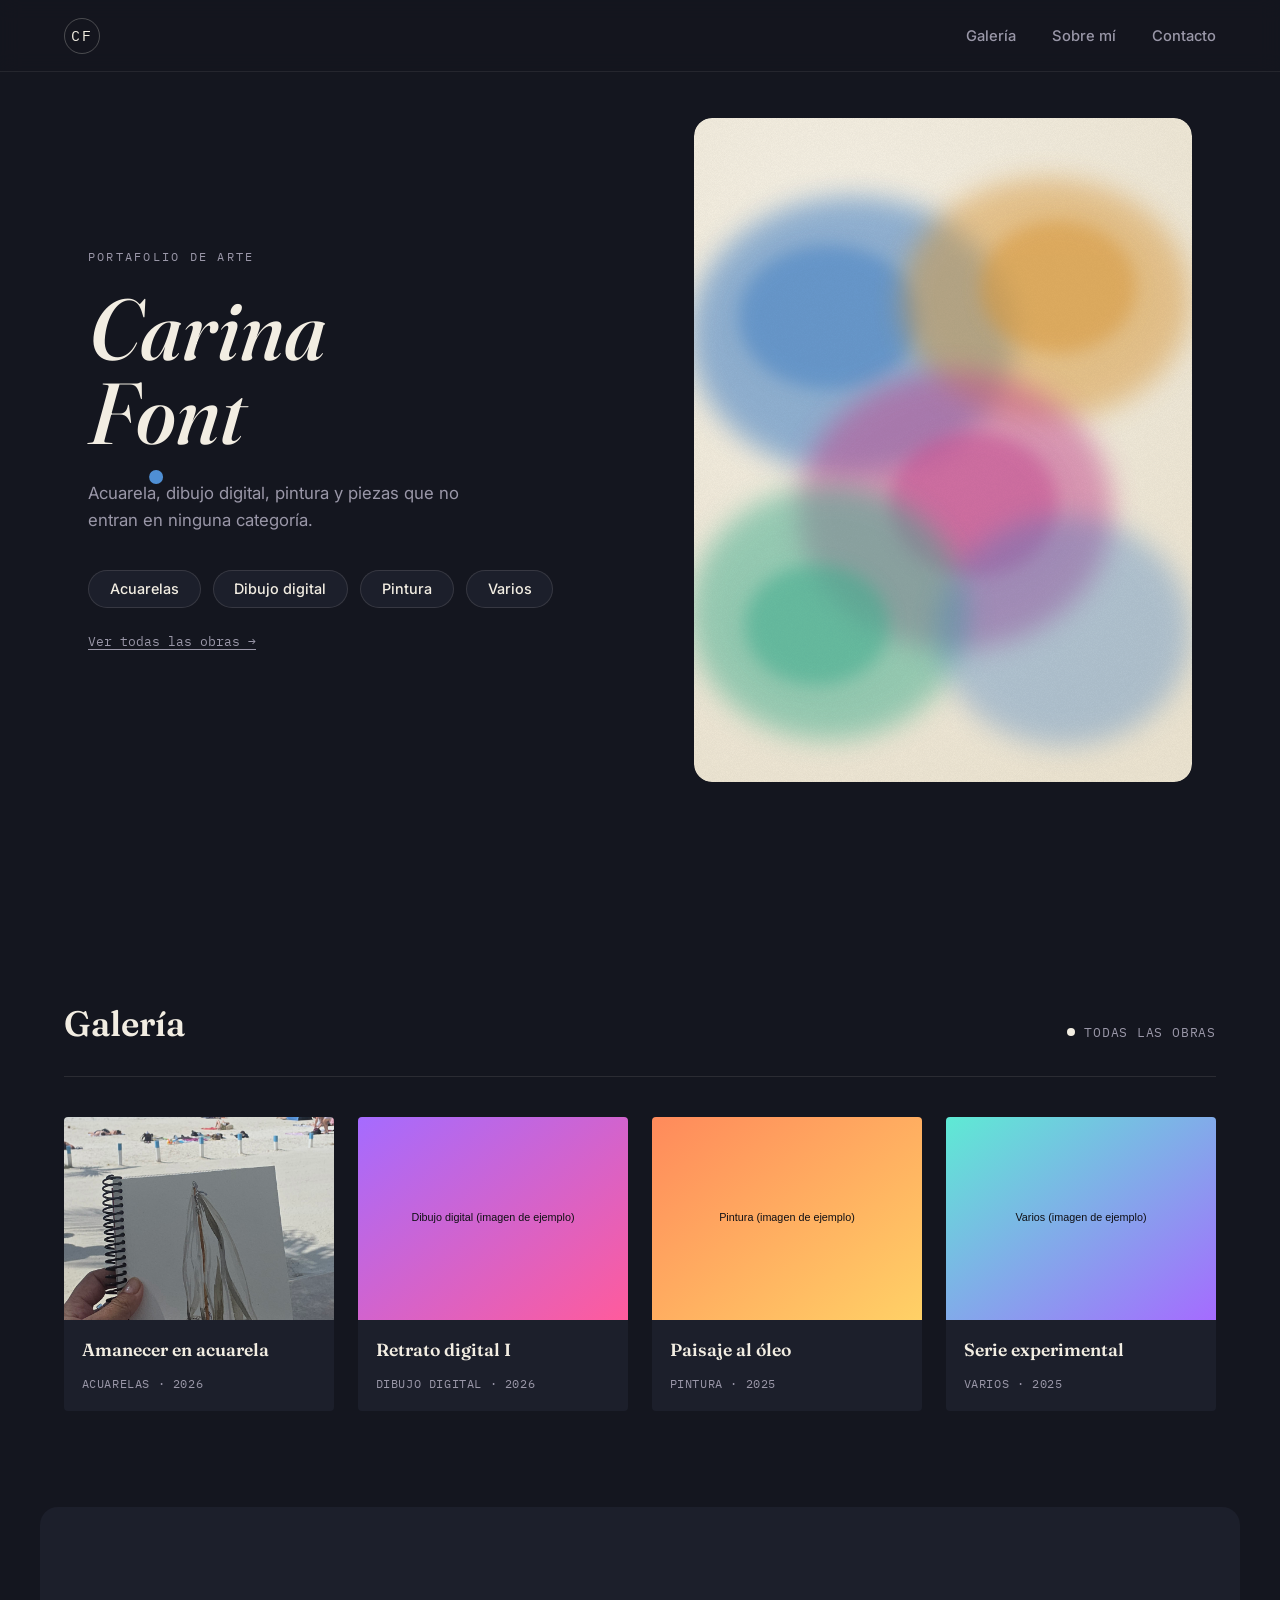
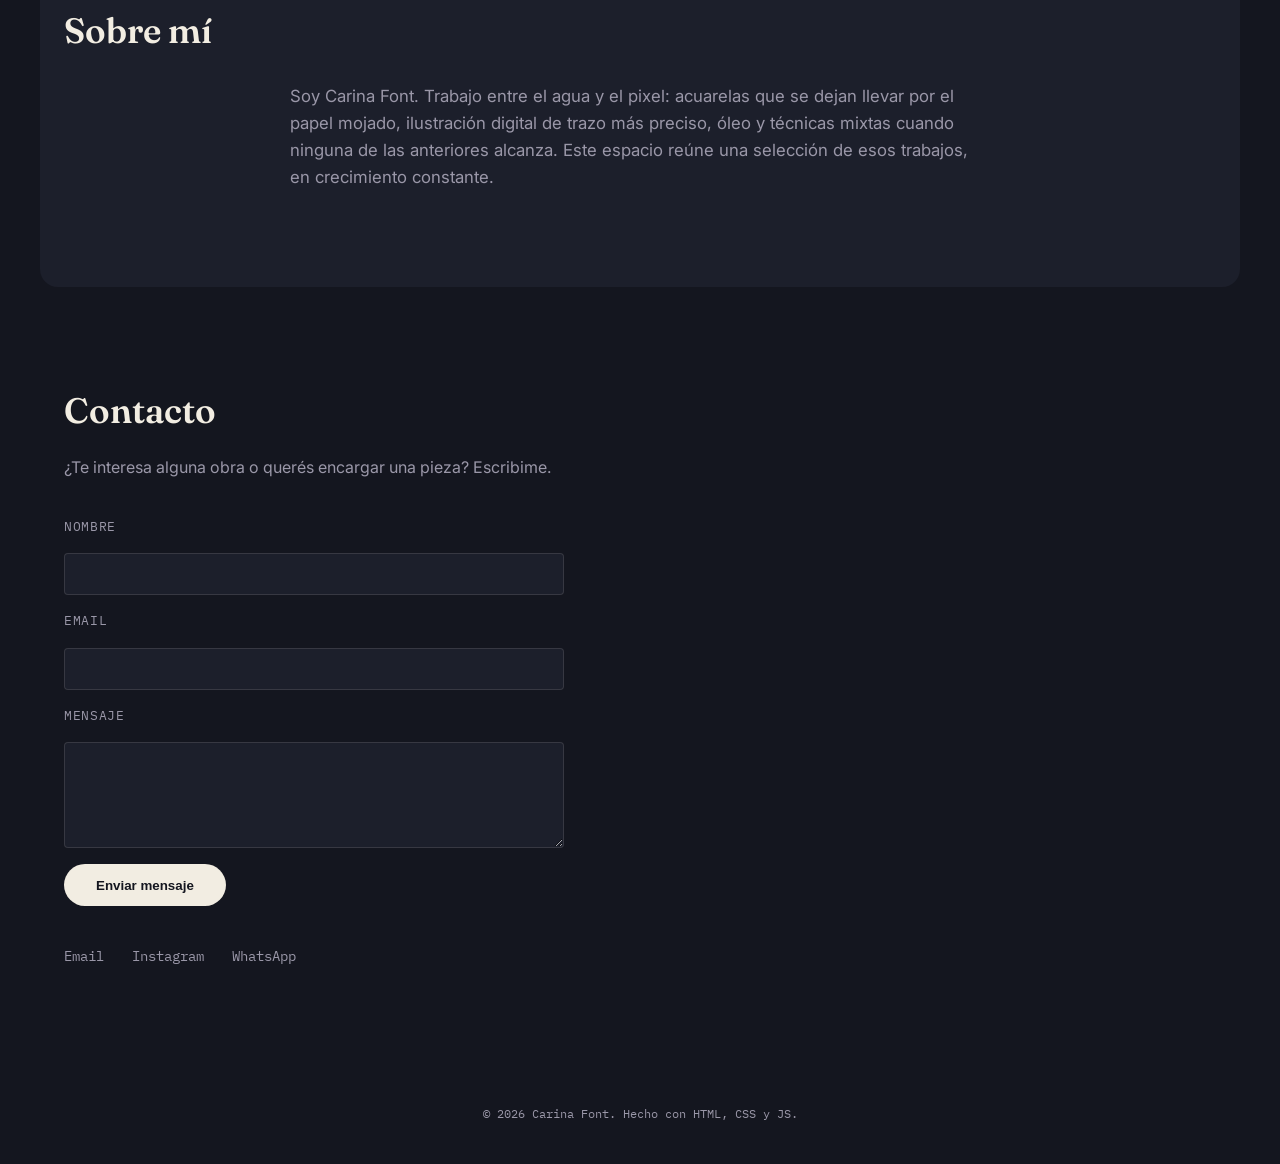
==== index.html @ 46ada716 "." ====
<!DOCTYPE html>
<html lang="es">
<head>
  <meta charset="UTF-8">
  <meta name="viewport" content="width=device-width, initial-scale=1.0">
  <title>Carina Font — Portafolio de Arte</title>
  <meta name="description" content="Carina Font. Acuarelas, dibujo digital, pintura y piezas mixtas.">
  <link rel="preconnect" href="https://fonts.googleapis.com">
  <link rel="preconnect" href="https://fonts.gstatic.com" crossorigin>
  <link href="https://fonts.googleapis.com/css2?family=Fraunces:ital,opsz,wght@0,9..144,400;0,9..144,600;1,9..144,500;1,9..144,600&family=Inter:wght@400;500;600&family=IBM+Plex+Mono:wght@400;500&display=swap" rel="stylesheet">
  <link rel="stylesheet" href="css/style.css">
</head>
<body>

  <header class="site-header">
    <nav class="navbar">
      <a href="#inicio" class="mark">CF</a>
      <button class="nav-toggle" id="navToggle" aria-label="Abrir menú">
        <span></span><span></span><span></span>
      </button>
      <ul class="nav-links">
        <li><a href="#galeria">Galería</a></li>
        <li><a href="#sobre-mi">Sobre mí</a></li>
        <li><a href="#contacto">Contacto</a></li>
      </ul>
    </nav>
  </header>

  <main>
    <section id="inicio" class="hero">
      <div class="hero-grid">
        <div class="hero-identity">
          <p class="eyebrow">Portafolio de arte</p>
          <h1 class="hero-name">Carina<br>F<span class="o-drop">o</span>nt</h1>
          <p class="hero-tagline">Acuarela, dibujo digital, pintura y piezas que no entran en ninguna categoría.</p>

          <div class="pigment-pills" id="pigmentPills">
            <button class="pigment-pill" data-categoria="acuarelas" style="--pigment: var(--pigment-cerulean)">Acuarelas</button>
            <button class="pigment-pill" data-categoria="dibujo-digital" style="--pigment: var(--pigment-magenta)">Dibujo digital</button>
            <button class="pigment-pill" data-categoria="pintura" style="--pigment: var(--pigment-ochre)">Pintura</button>
            <button class="pigment-pill" data-categoria="varios" style="--pigment: var(--pigment-teal)">Varios</button>
          </div>
          <button class="ver-todas" id="verTodas">Ver todas las obras →</button>
        </div>

        <a href="#galeria" class="hero-figure" aria-label="Ir a la galería">
          <img src="images/hero-artwork.svg" alt="Estudio de color: obra representativa de la mezcla de técnicas de Carina Font">
        </a>
      </div>
    </section>

    <section id="galeria" class="gallery-section">
      <div class="gallery-heading">
        <h2>Galería</h2>
        <p class="gallery-status" id="galleryStatus">
          <span class="status-dot" id="statusDot"></span>
          <span id="statusLabel">Todas las obras</span>
        </p>
      </div>

      <div class="gallery-grid" id="galleryGrid">
        <p class="gallery-loading">Cargando obras…</p>
      </div>
    </section>

    <section id="sobre-mi" class="about-section">
      <h2>Sobre mí</h2>
      <p>
        Soy Carina Font. Trabajo entre el agua y el pixel: acuarelas que se dejan llevar por el papel
        mojado, ilustración digital de trazo más preciso, óleo y técnicas mixtas cuando ninguna de las
        anteriores alcanza. Este espacio reúne una selección de esos trabajos, en crecimiento constante.
      </p>
    </section>

    <section id="contacto" class="contact-section">
      <h2>Contacto</h2>
      <p>¿Te interesa alguna obra o querés encargar una pieza? Escribime.</p>

      <form
        class="contact-form"
        action="https://formspree.io/f/TU_ID_DE_FORMSPREE"
        method="POST"
      >
        <label for="nombre">Nombre</label>
        <input type="text" id="nombre" name="nombre" required>

        <label for="email">Email</label>
        <input type="email" id="email" name="email" required>

        <label for="mensaje">Mensaje</label>
        <textarea id="mensaje" name="mensaje" rows="5" required></textarea>

        <button type="submit" class="btn-primary">Enviar mensaje</button>
      </form>

      <div class="social-links">
        <a href="mailto:tuemail@ejemplo.com">Email</a>
        <a href="https://instagram.com/tuusuario" target="_blank" rel="noopener">Instagram</a>
        <a href="https://wa.me/5490000000000" target="_blank" rel="noopener">WhatsApp</a>
      </div>
    </section>
  </main>

  <div class="lightbox" id="lightbox">
    <button class="lightbox-close" id="lightboxClose" aria-label="Cerrar">&times;</button>
    <img src="" alt="" id="lightboxImg">
    <p id="lightboxCaption"></p>
  </div>

  <footer class="site-footer">
    <p>&copy; 2026 Carina Font. Hecho con HTML, CSS y JS.</p>
  </footer>

  <script src="https://identity.netlify.com/v1/netlify-identity-widget.js"></script>
  <script>
    if (window.netlifyIdentity) {
      window.netlifyIdentity.on("init", (user) => {
        if (!user) {
          window.netlifyIdentity.on("login", () => {
            document.location.href = "/admin/";
          });
        }
      });
    }
  </script>
  <script src="js/gallery.js"></script>
</body>
</html>
---- css/style.css ----
/* ---------- Tokens ---------- */
:root {
  --ink: #14161f;
  --ink-2: #1c1f2b;
  --ink-3: #262a3a;
  --paper: #f2ede2;
  --text-muted: #9a97a8;

  --pigment-cerulean: #4f8fd4;
  --pigment-magenta: #d4568f;
  --pigment-ochre: #e0a24d;
  --pigment-teal: #4bbf9f;

  --font-display: 'Fraunces', serif;
  --font-body: 'Inter', sans-serif;
  --font-mono: 'IBM Plex Mono', monospace;

  --radius: 4px;
  --transition: 0.25s ease;
}

* {
  box-sizing: border-box;
  margin: 0;
  padding: 0;
}

html {
  scroll-behavior: smooth;
}

body {
  background: var(--ink);
  color: var(--paper);
  font-family: var(--font-body);
  line-height: 1.6;
}

a {
  color: inherit;
  text-decoration: none;
}

img {
  max-width: 100%;
  display: block;
}

section {
  padding: 6rem 1.5rem;
  max-width: 1200px;
  margin: 0 auto;
}

section h2 {
  font-family: var(--font-display);
  font-weight: 600;
  font-size: 2.2rem;
}

/* ---------- Header / Nav ---------- */
.site-header {
  position: fixed;
  top: 0;
  left: 0;
  right: 0;
  z-index: 100;
  background: rgba(20, 22, 31, 0.75);
  backdrop-filter: blur(10px);
  border-bottom: 1px solid rgba(242, 237, 226, 0.08);
}

.navbar {
  max-width: 1200px;
  margin: 0 auto;
  padding: 1.1rem 1.5rem;
  display: flex;
  align-items: center;
  justify-content: space-between;
}

.mark {
  font-family: var(--font-mono);
  font-size: 0.95rem;
  letter-spacing: 0.12em;
  color: var(--paper);
  border: 1px solid rgba(242, 237, 226, 0.25);
  border-radius: 999px;
  width: 2.25rem;
  height: 2.25rem;
  display: flex;
  align-items: center;
  justify-content: center;
}

.nav-links {
  display: flex;
  gap: 2.25rem;
  list-style: none;
}

.nav-links a {
  font-size: 0.92rem;
  font-weight: 500;
  color: var(--text-muted);
  transition: color var(--transition);
}

.nav-links a:hover {
  color: var(--paper);
}

.nav-toggle {
  display: none;
  flex-direction: column;
  gap: 5px;
  background: none;
  border: none;
  cursor: pointer;
  order: 3;
}

.nav-toggle span {
  width: 22px;
  height: 1.5px;
  background: var(--paper);
}

/* ---------- Hero ---------- */
.hero {
  min-height: 100vh;
  display: flex;
  align-items: center;
  padding-top: 6rem;
}

.hero-grid {
  width: 100%;
  max-width: 1200px;
  margin: 0 auto;
  display: grid;
  grid-template-columns: 1.05fr 0.95fr;
  gap: 3.5rem;
  align-items: center;
  padding: 0 1.5rem;
}

.eyebrow {
  font-family: var(--font-mono);
  font-size: 0.78rem;
  letter-spacing: 0.18em;
  text-transform: uppercase;
  color: var(--text-muted);
  margin-bottom: 1.25rem;
}

.hero-name {
  font-family: var(--font-display);
  font-style: italic;
  font-weight: 500;
  font-size: clamp(3.2rem, 7vw, 5.4rem);
  line-height: 0.98;
  color: var(--paper);
  margin-bottom: 1.5rem;
}

.o-drop {
  position: relative;
  display: inline-block;
}

.o-drop::after {
  content: '';
  position: absolute;
  left: 50%;
  bottom: -0.32em;
  width: 0.16em;
  height: 0.16em;
  border-radius: 50%;
  background: var(--pigment-cerulean);
  transform: translateX(-50%);
}

.hero-tagline {
  color: var(--text-muted);
  font-size: 1.05rem;
  max-width: 420px;
  margin-bottom: 2.25rem;
}

.pigment-pills {
  display: flex;
  flex-wrap: wrap;
  gap: 0.75rem;
  margin-bottom: 1.25rem;
}

.pigment-pill {
  position: relative;
  font-family: var(--font-body);
  font-size: 0.9rem;
  font-weight: 500;
  color: var(--paper);
  background: var(--ink-2);
  border: 1px solid rgba(242, 237, 226, 0.12);
  border-radius: 999px;
  padding: 0.6rem 1.3rem;
  cursor: pointer;
  isolation: isolate;
  transition: border-color var(--transition), transform var(--transition), color var(--transition);
}

.pigment-pill::before {
  content: '';
  position: absolute;
  inset: 0;
  border-radius: 999px;
  background: var(--pigment);
  opacity: 0;
  transform: scale(0.6);
  filter: blur(10px);
  z-index: -1;
  transition: opacity 0.4s ease, transform 0.4s ease;
}

.pigment-pill:hover,
.pigment-pill:focus-visible {
  border-color: var(--pigment);
  transform: translateY(-2px);
}

.pigment-pill:hover::before,
.pigment-pill:focus-visible::before {
  opacity: 0.55;
  transform: scale(1.35);
}

.pigment-pill.active {
  background: var(--pigment);
  border-color: var(--pigment);
  color: var(--ink);
  font-weight: 600;
}

.pigment-pill.active::before {
  opacity: 0;
}

.ver-todas {
  display: inline-block;
  background: none;
  border: none;
  font-family: var(--font-mono);
  font-size: 0.82rem;
  color: var(--text-muted);
  cursor: pointer;
  text-decoration: underline;
  text-underline-offset: 3px;
  transition: color var(--transition);
}

.ver-todas:hover {
  color: var(--paper);
}

.hero-figure {
  display: block;
  border-radius: 18px;
  overflow: hidden;
  aspect-ratio: 3 / 4;
  box-shadow: 0 30px 60px -20px rgba(0, 0, 0, 0.6);
  mask-image: radial-gradient(ellipse 100% 100% at 50% 50%, black 92%, transparent 100%);
  transition: transform 0.5s ease;
}

.hero-figure:hover {
  transform: translateY(-4px);
}

.hero-figure img {
  width: 100%;
  height: 100%;
  object-fit: cover;
}

/* ---------- Gallery ---------- */
.gallery-heading {
  display: flex;
  align-items: baseline;
  justify-content: space-between;
  flex-wrap: wrap;
  gap: 1rem;
  margin-bottom: 2.5rem;
  border-bottom: 1px solid rgba(242, 237, 226, 0.1);
  padding-bottom: 1.5rem;
}

.gallery-status {
  display: flex;
  align-items: center;
  gap: 0.6rem;
  font-family: var(--font-mono);
  font-size: 0.82rem;
  color: var(--text-muted);
  text-transform: uppercase;
  letter-spacing: 0.06em;
}

.status-dot {
  width: 8px;
  height: 8px;
  border-radius: 50%;
  background: var(--paper);
  transition: background var(--transition);
}

.gallery-grid {
  display: grid;
  grid-template-columns: repeat(auto-fill, minmax(260px, 1fr));
  gap: 1.5rem;
}

.gallery-loading,
.gallery-empty {
  color: var(--text-muted);
  text-align: center;
  grid-column: 1 / -1;
}

.gallery-item {
  background: var(--ink-2);
  border-radius: var(--radius);
  overflow: hidden;
  cursor: pointer;
  position: relative;
  transition: transform var(--transition), box-shadow var(--transition);
}

.gallery-item:hover {
  transform: translateY(-6px);
  box-shadow: 0 20px 40px rgba(0, 0, 0, 0.45);
}

.gallery-item .img-wrap {
  aspect-ratio: 4 / 3;
  overflow: hidden;
}

.gallery-item img {
  width: 100%;
  height: 100%;
  object-fit: cover;
  transition: transform 0.4s ease;
}

.gallery-item:hover img {
  transform: scale(1.06);
}

.gallery-item .info {
  padding: 1rem 1.1rem;
}

.gallery-item .info h3 {
  font-family: var(--font-display);
  font-weight: 600;
  font-size: 1.1rem;
  margin-bottom: 0.35rem;
}

.gallery-item .info span {
  font-family: var(--font-mono);
  font-size: 0.75rem;
  color: var(--text-muted);
  text-transform: uppercase;
  letter-spacing: 0.05em;
}

/* ---------- About ---------- */
.about-section {
  background: var(--ink-2);
  border-radius: 18px;
}

.about-section p {
  color: var(--text-muted);
  max-width: 700px;
  margin: 0 auto;
  font-size: 1.05rem;
}

.about-section h2 {
  margin-bottom: 1.5rem;
}

/* ---------- Contact ---------- */
.contact-section p:first-of-type {
  color: var(--text-muted);
  margin: 1rem 0 2.25rem;
}

.contact-form {
  display: flex;
  flex-direction: column;
  gap: 1rem;
  max-width: 500px;
  margin: 0 0 2.5rem;
}

.contact-form label {
  font-family: var(--font-mono);
  font-size: 0.8rem;
  text-transform: uppercase;
  letter-spacing: 0.05em;
  color: var(--text-muted);
}

.contact-form input,
.contact-form textarea {
  background: var(--ink-2);
  border: 1px solid rgba(242, 237, 226, 0.12);
  border-radius: var(--radius);
  padding: 0.75rem 1rem;
  color: var(--paper);
  font-family: inherit;
  resize: vertical;
}

.contact-form input:focus,
.contact-form textarea:focus {
  outline: none;
  border-color: var(--pigment-cerulean);
}

.btn-primary {
  display: inline-block;
  align-self: flex-start;
  padding: 0.85rem 2rem;
  border-radius: 999px;
  background: var(--paper);
  color: var(--ink);
  font-weight: 600;
  border: none;
  cursor: pointer;
  transition: transform var(--transition), background var(--transition);
}

.btn-primary:hover {
  transform: translateY(-2px);
  background: var(--pigment-ochre);
}

.social-links {
  display: flex;
  gap: 1.75rem;
  flex-wrap: wrap;
}

.social-links a {
  font-family: var(--font-mono);
  font-size: 0.85rem;
  color: var(--text-muted);
  transition: color var(--transition);
}

.social-links a:hover {
  color: var(--pigment-cerulean);
}

/* ---------- Lightbox ---------- */
.lightbox {
  display: none;
  position: fixed;
  inset: 0;
  z-index: 200;
  background: rgba(10, 11, 16, 0.94);
  align-items: center;
  justify-content: center;
  flex-direction: column;
  padding: 2rem;
}

.lightbox.open {
  display: flex;
}

.lightbox img {
  max-width: 90vw;
  max-height: 75vh;
  border-radius: 10px;
}

.lightbox p {
  font-family: var(--font-mono);
  font-size: 0.85rem;
  color: var(--text-muted);
  margin-top: 1.25rem;
  text-align: center;
}

.lightbox-close {
  position: absolute;
  top: 1.5rem;
  right: 1.5rem;
  background: none;
  border: none;
  color: var(--paper);
  font-size: 2.2rem;
  cursor: pointer;
  line-height: 1;
}

/* ---------- Footer ---------- */
.site-footer {
  text-align: center;
  padding: 2.5rem 1.5rem;
  color: var(--text-muted);
  font-family: var(--font-mono);
  font-size: 0.78rem;
}

/* ---------- Responsive ---------- */
@media (max-width: 860px) {
  .hero-grid {
    grid-template-columns: 1fr;
    text-align: left;
  }

  .hero-figure {
    order: -1;
    aspect-ratio: 5 / 4;
    max-height: 46vh;
  }

  .hero {
    padding-top: 7rem;
  }
}

@media (max-width: 640px) {
  .nav-links {
    position: absolute;
    top: 100%;
    left: 0;
    right: 0;
    background: var(--ink-2);
    flex-direction: column;
    padding: 1.5rem;
    gap: 1.25rem;
    display: none;
  }

  .nav-links.open {
    display: flex;
  }

  .nav-toggle {
    display: flex;
  }

  section {
    padding: 4.5rem 1.25rem;
  }
}

/* ---------- Motion ---------- */
@media (prefers-reduced-motion: reduce) {
  html {
    scroll-behavior: auto;
  }

  .pigment-pill,
  .pigment-pill::before,
  .hero-figure,
  .gallery-item,
  .gallery-item img {
    transition: none !important;
  }
}
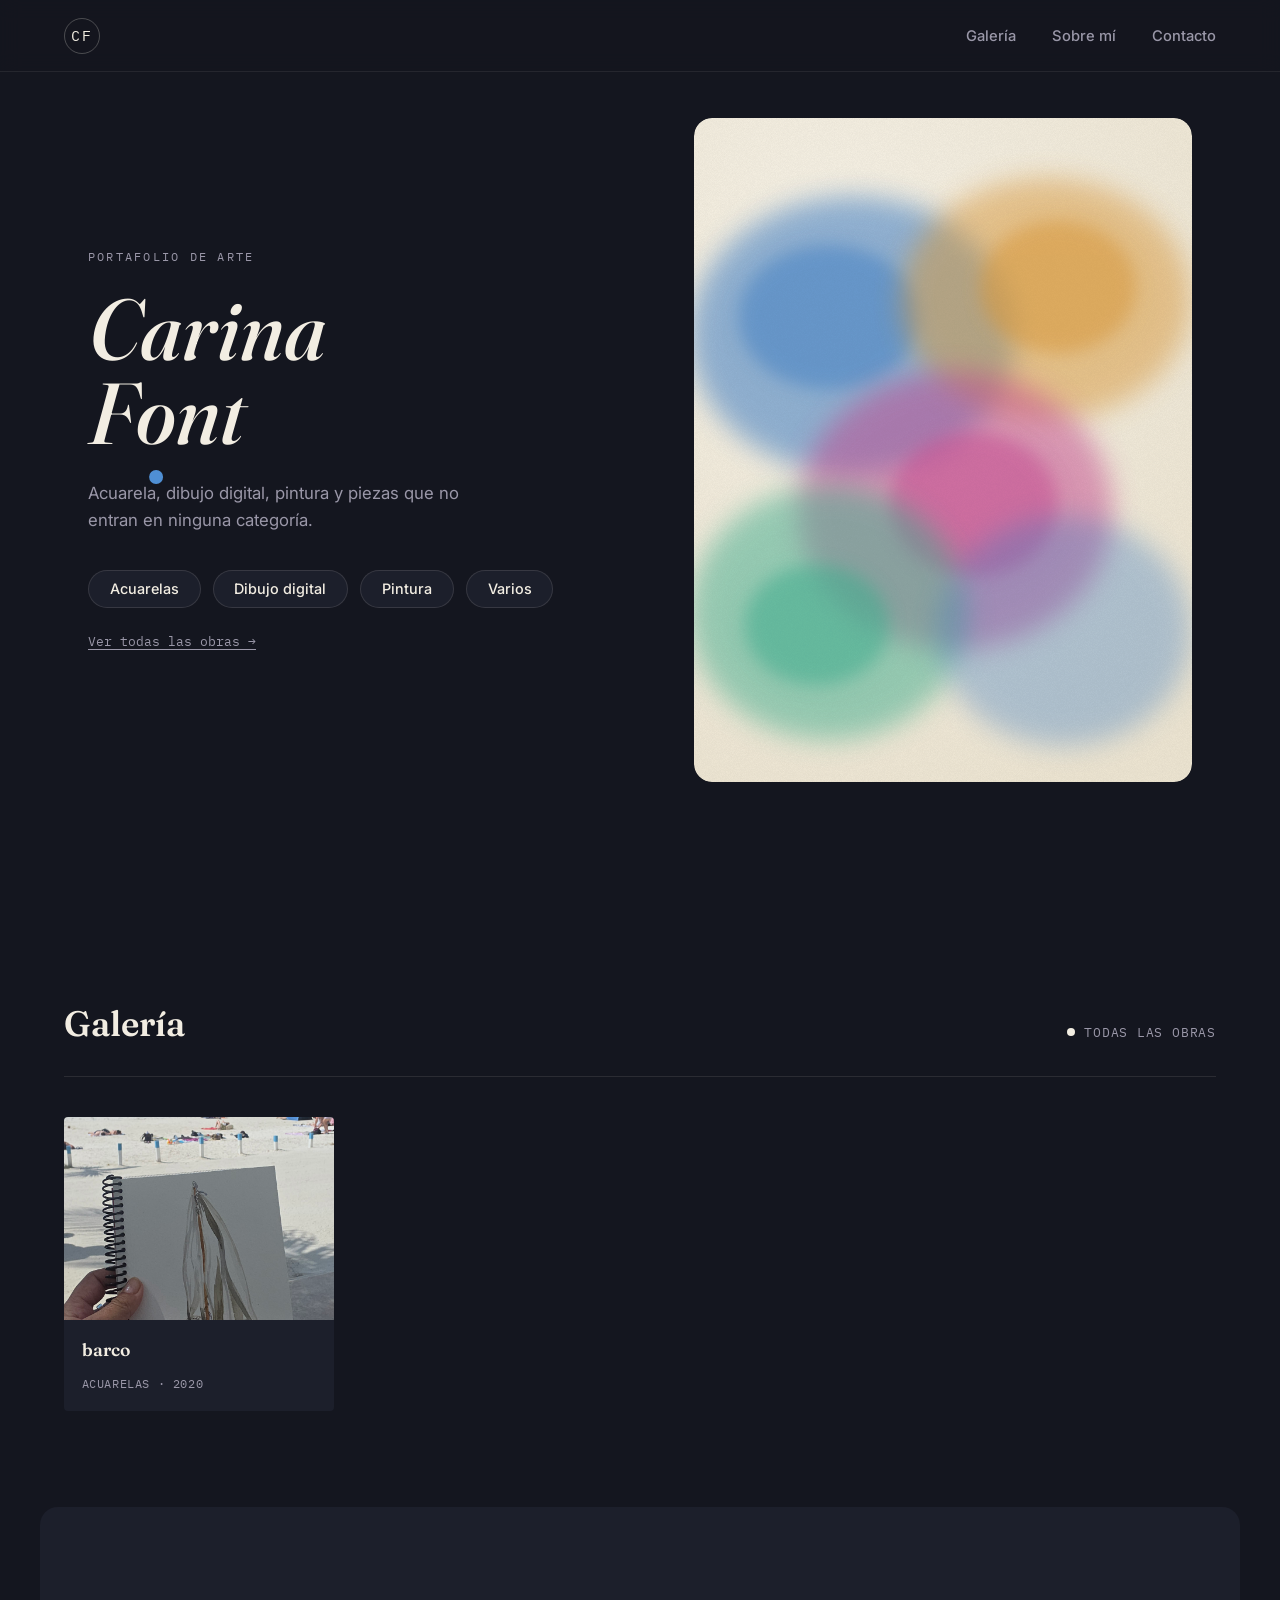
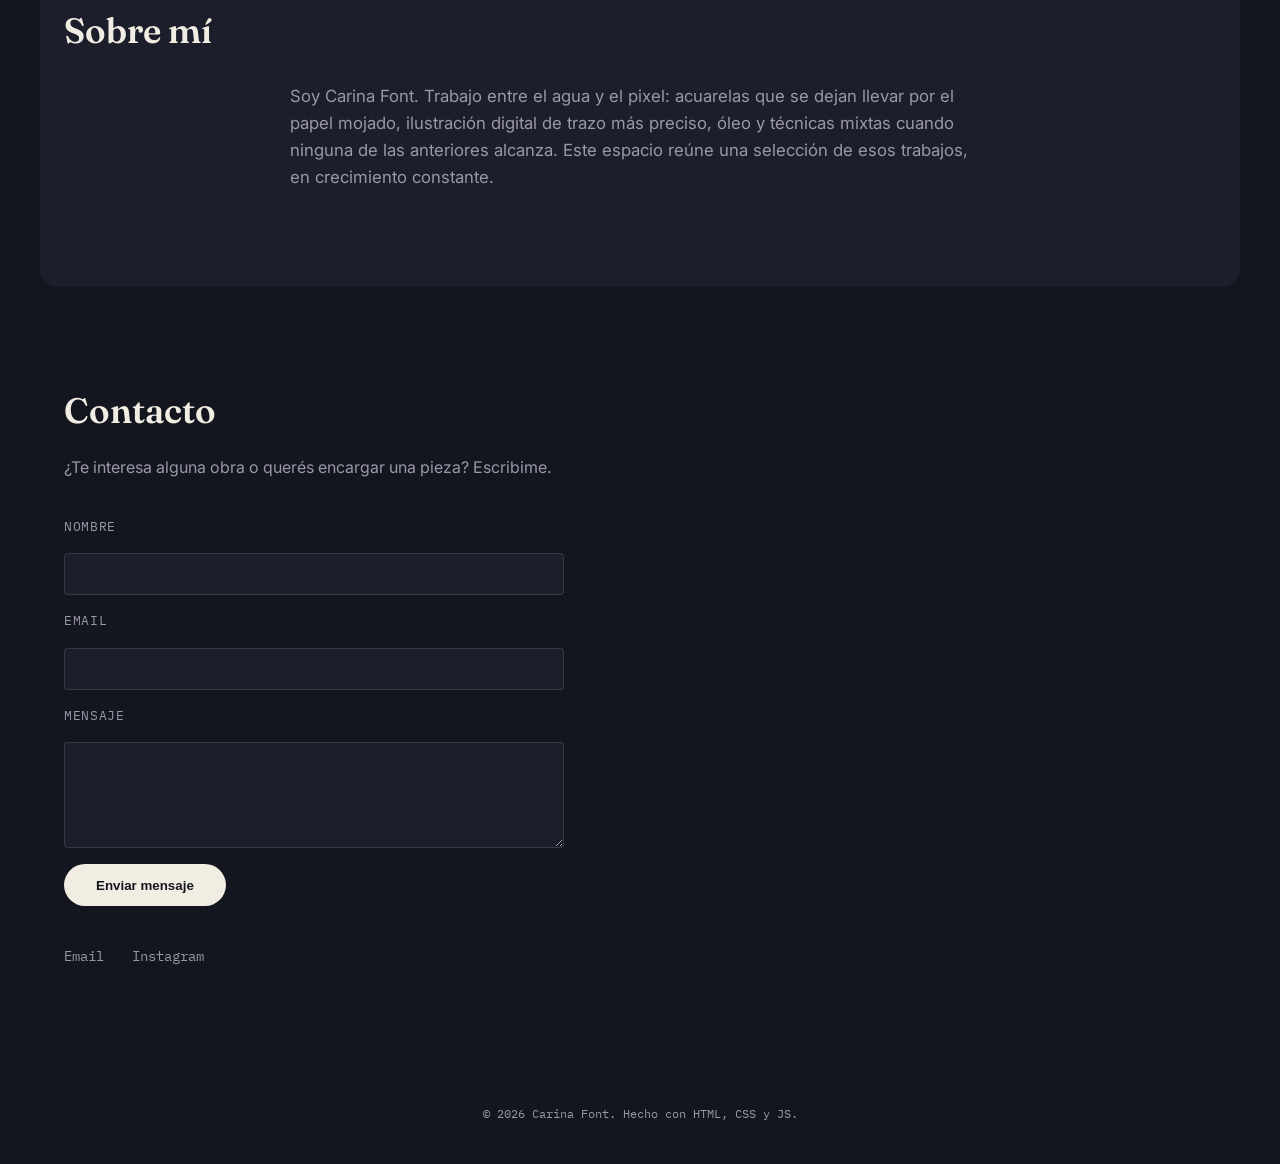
==== commit f4a5bc77: "imagenes" ====
--- a/index.html
+++ b/index.html
@@ -44,7 +44,7 @@
         </div>
 
         <a href="#galeria" class="hero-figure" aria-label="Ir a la galería">
-          <img src="images/hero-artwork.svg" alt="Estudio de color: obra representativa de la mezcla de técnicas de Carina Font">
+          <img src="images/hero-artwork.svg" alt="Estudio de color: obra representativa de la mezcla de técnicas de Carina Font" id="heroImage">
         </a>
       </div>
     </section>
@@ -94,9 +94,8 @@
       </form>
 
       <div class="social-links">
-        <a href="mailto:tuemail@ejemplo.com">Email</a>
-        <a href="https://instagram.com/tuusuario" target="_blank" rel="noopener">Instagram</a>
-        <a href="https://wa.me/5490000000000" target="_blank" rel="noopener">WhatsApp</a>
+        <a href="mailto:carinewage222@gmail.com">Email</a>
+        <a href="https://instagram.com/carinafont" target="_blank" rel="noopener">Instagram</a>
       </div>
     </section>
   </main>
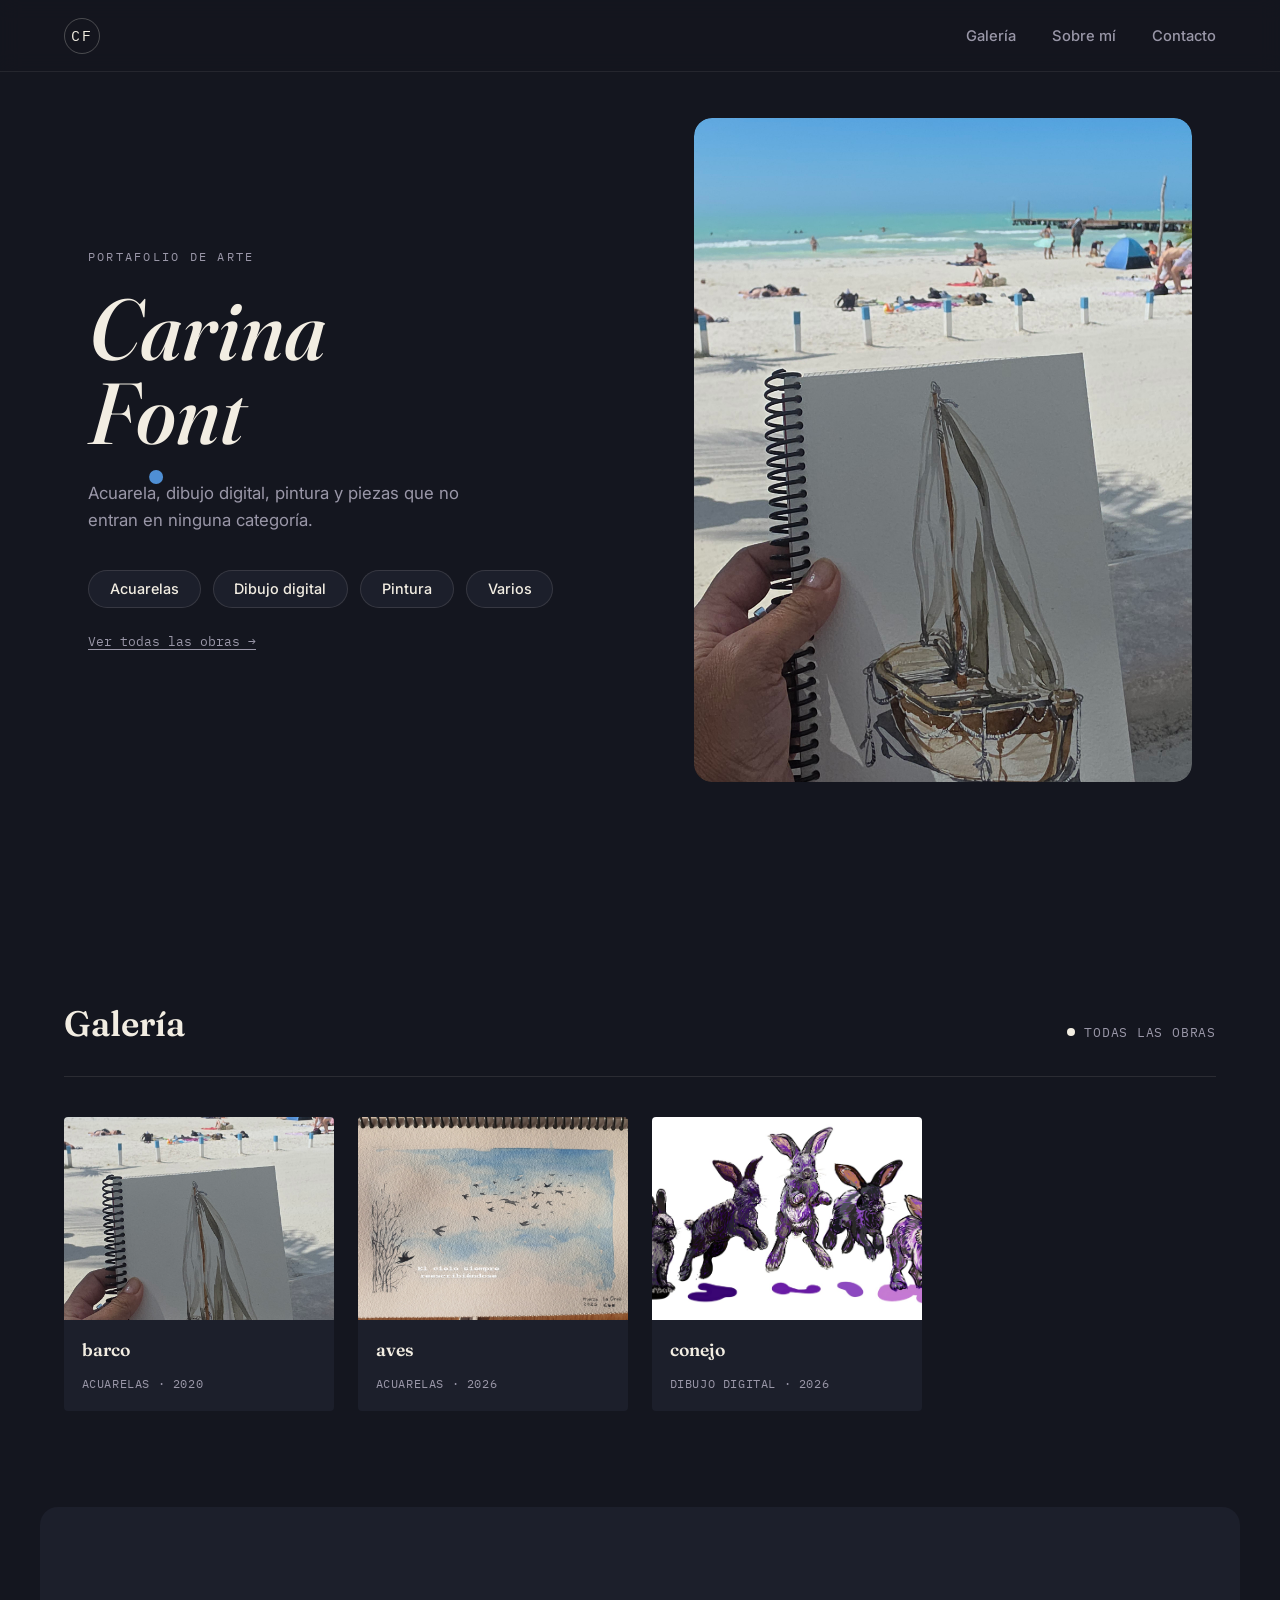
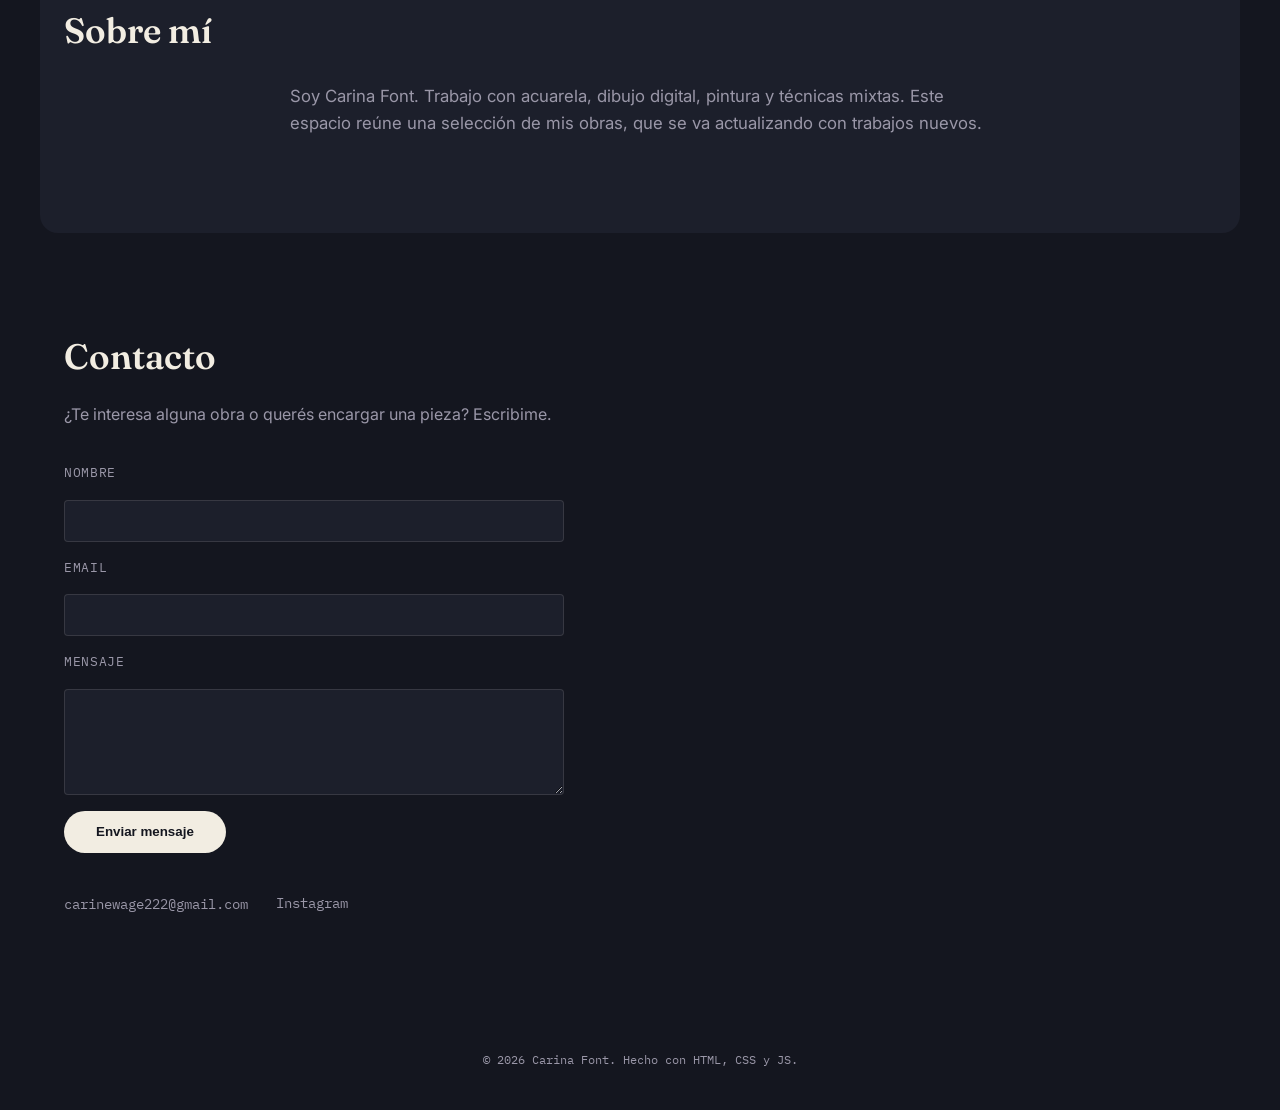
==== commit 40726228: "." ====
--- a/index.html
+++ b/index.html
@@ -66,9 +66,8 @@
     <section id="sobre-mi" class="about-section">
       <h2>Sobre mí</h2>
       <p>
-        Soy Carina Font. Trabajo entre el agua y el pixel: acuarelas que se dejan llevar por el papel
-        mojado, ilustración digital de trazo más preciso, óleo y técnicas mixtas cuando ninguna de las
-        anteriores alcanza. Este espacio reúne una selección de esos trabajos, en crecimiento constante.
+        Soy Carina Font. Trabajo con acuarela, dibujo digital, pintura y técnicas mixtas. Este espacio
+        reúne una selección de mis obras, que se va actualizando con trabajos nuevos.
       </p>
     </section>
 
@@ -78,7 +77,7 @@
 
       <form
         class="contact-form"
-        action="https://formspree.io/f/TU_ID_DE_FORMSPREE"
+        action="https://formspree.io/f/xvzeydzd"
         method="POST"
       >
         <label for="nombre">Nombre</label>
@@ -94,7 +93,7 @@
       </form>
 
       <div class="social-links">
-        <a href="mailto:carinewage222@gmail.com">Email</a>
+        <button type="button" class="copy-email" id="copyEmail" data-email="carinewage222@gmail.com">carinewage222@gmail.com</button>
         <a href="https://instagram.com/carinafont" target="_blank" rel="noopener">Instagram</a>
       </div>
     </section>
--- a/css/style.css
+++ b/css/style.css
@@ -456,14 +456,20 @@
   flex-wrap: wrap;
 }
 
-.social-links a {
+.social-links a,
+.social-links .copy-email {
   font-family: var(--font-mono);
   font-size: 0.85rem;
   color: var(--text-muted);
   transition: color var(--transition);
-}
-
-.social-links a:hover {
+  background: none;
+  border: none;
+  cursor: pointer;
+  padding: 0;
+}
+
+.social-links a:hover,
+.social-links .copy-email:hover {
   color: var(--pigment-cerulean);
 }
 
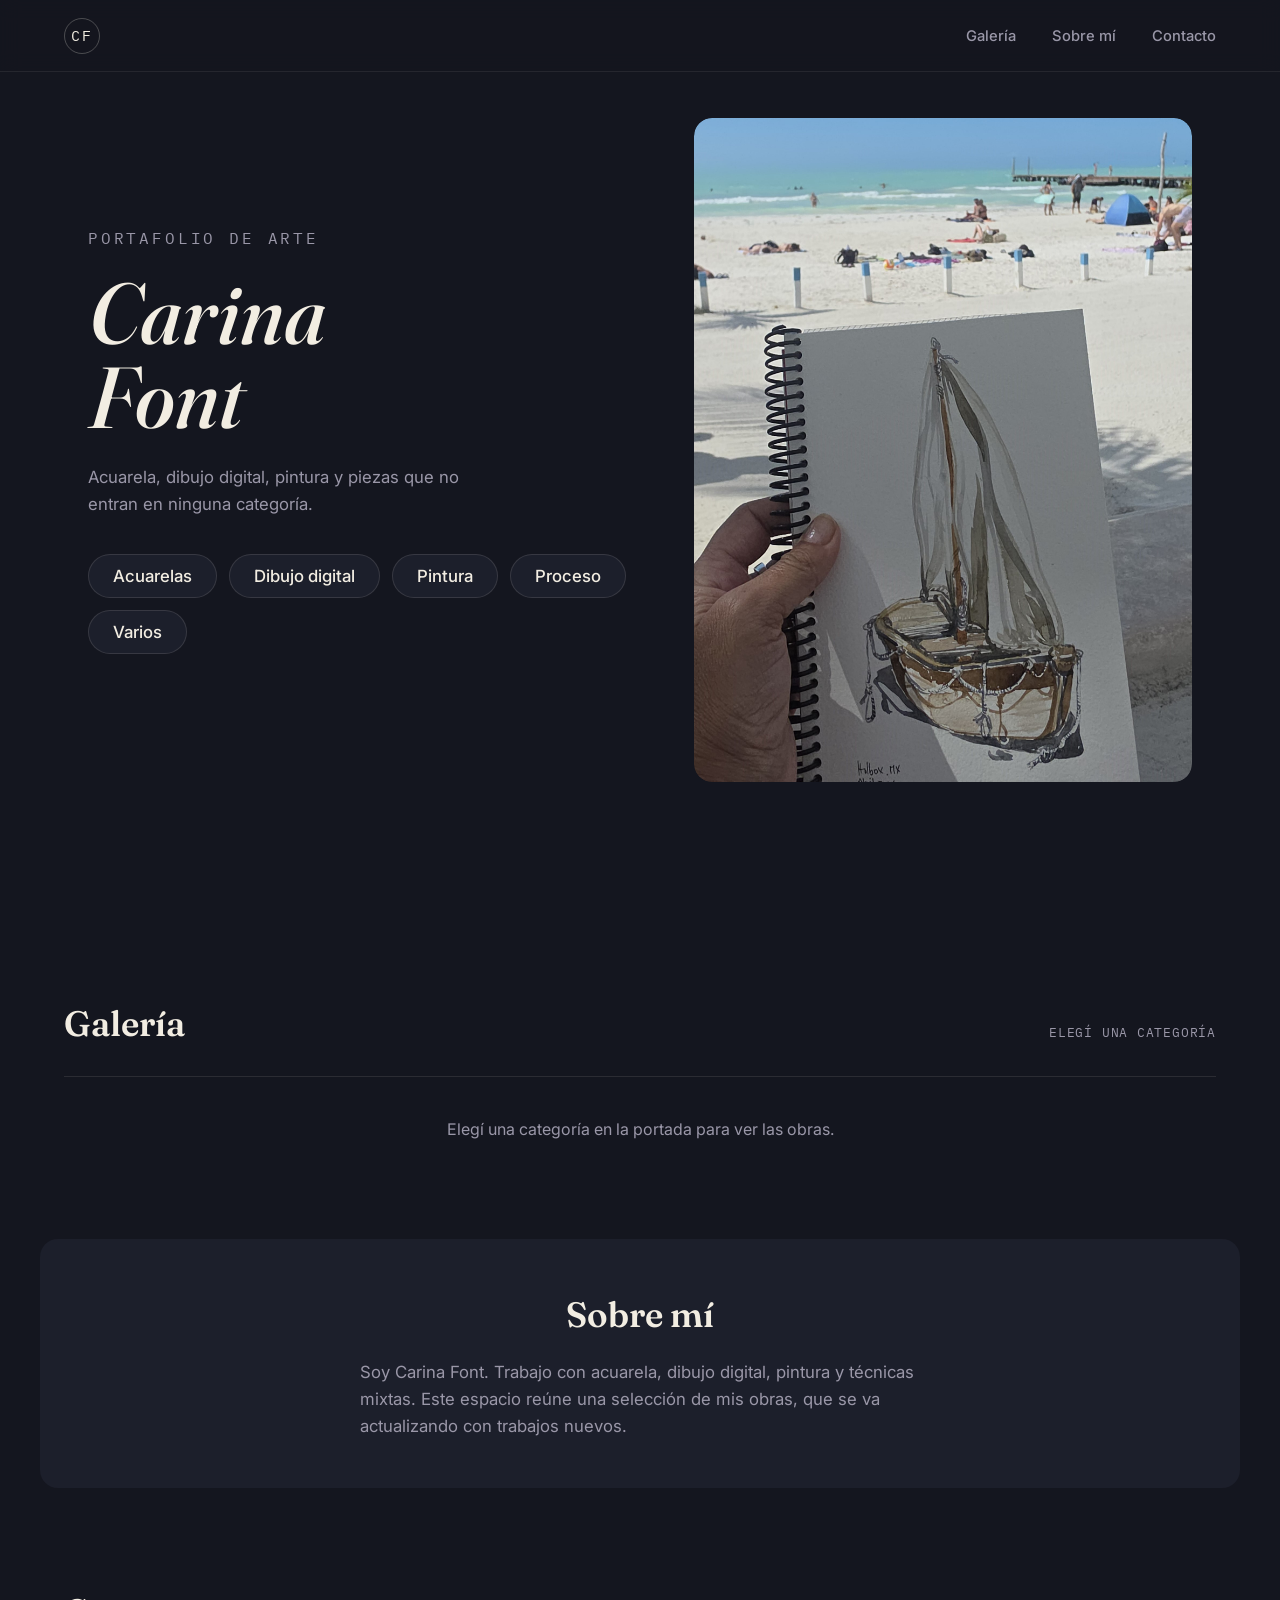
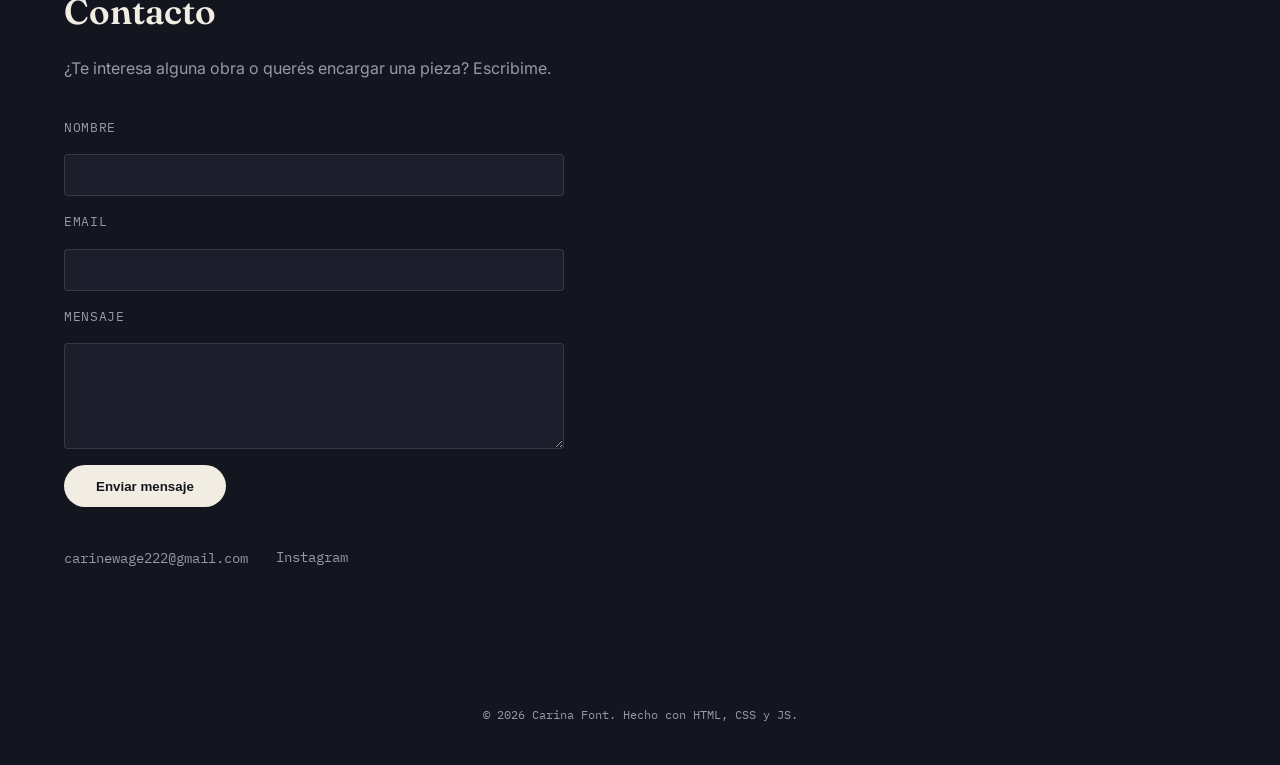
==== commit 6c320118: "." ====
--- a/index.html
+++ b/index.html
@@ -31,21 +31,21 @@
       <div class="hero-grid">
         <div class="hero-identity">
           <p class="eyebrow">Portafolio de arte</p>
-          <h1 class="hero-name">Carina<br>F<span class="o-drop">o</span>nt</h1>
+          <h1 class="hero-name">Carina<br>Font</h1>
           <p class="hero-tagline">Acuarela, dibujo digital, pintura y piezas que no entran en ninguna categoría.</p>
 
           <div class="pigment-pills" id="pigmentPills">
             <button class="pigment-pill" data-categoria="acuarelas" style="--pigment: var(--pigment-cerulean)">Acuarelas</button>
             <button class="pigment-pill" data-categoria="dibujo-digital" style="--pigment: var(--pigment-magenta)">Dibujo digital</button>
             <button class="pigment-pill" data-categoria="pintura" style="--pigment: var(--pigment-ochre)">Pintura</button>
+            <button class="pigment-pill" data-categoria="proceso" style="--pigment: var(--pigment-violet)">Proceso</button>
             <button class="pigment-pill" data-categoria="varios" style="--pigment: var(--pigment-teal)">Varios</button>
           </div>
-          <button class="ver-todas" id="verTodas">Ver todas las obras →</button>
         </div>
 
-        <a href="#galeria" class="hero-figure" aria-label="Ir a la galería">
+        <button type="button" class="hero-figure" id="heroFigure" aria-label="Ver imagen de portada en detalle">
           <img src="images/hero-artwork.svg" alt="Estudio de color: obra representativa de la mezcla de técnicas de Carina Font" id="heroImage">
-        </a>
+        </button>
       </div>
     </section>
 
@@ -54,12 +54,12 @@
         <h2>Galería</h2>
         <p class="gallery-status" id="galleryStatus">
           <span class="status-dot" id="statusDot"></span>
-          <span id="statusLabel">Todas las obras</span>
+          <span id="statusLabel">Elegí una categoría</span>
         </p>
       </div>
 
       <div class="gallery-grid" id="galleryGrid">
-        <p class="gallery-loading">Cargando obras…</p>
+        <p class="gallery-empty">Elegí una categoría en la portada para ver las obras.</p>
       </div>
     </section>
 
--- a/css/style.css
+++ b/css/style.css
@@ -10,6 +10,7 @@
   --pigment-magenta: #d4568f;
   --pigment-ochre: #e0a24d;
   --pigment-teal: #4bbf9f;
+  --pigment-violet: #8f6fd9;
 
   --font-display: 'Fraunces', serif;
   --font-body: 'Inter', sans-serif;
@@ -147,7 +148,7 @@
 
 .eyebrow {
   font-family: var(--font-mono);
-  font-size: 0.78rem;
+  font-size: 0.98rem;
   letter-spacing: 0.18em;
   text-transform: uppercase;
   color: var(--text-muted);
@@ -164,23 +165,6 @@
   margin-bottom: 1.5rem;
 }
 
-.o-drop {
-  position: relative;
-  display: inline-block;
-}
-
-.o-drop::after {
-  content: '';
-  position: absolute;
-  left: 50%;
-  bottom: -0.32em;
-  width: 0.16em;
-  height: 0.16em;
-  border-radius: 50%;
-  background: var(--pigment-cerulean);
-  transform: translateX(-50%);
-}
-
 .hero-tagline {
   color: var(--text-muted);
   font-size: 1.05rem;
@@ -198,13 +182,13 @@
 .pigment-pill {
   position: relative;
   font-family: var(--font-body);
-  font-size: 0.9rem;
+  font-size: 1.05rem;
   font-weight: 500;
   color: var(--paper);
   background: var(--ink-2);
   border: 1px solid rgba(242, 237, 226, 0.12);
   border-radius: 999px;
-  padding: 0.6rem 1.3rem;
+  padding: 0.7rem 1.5rem;
   cursor: pointer;
   isolation: isolate;
   transition: border-color var(--transition), transform var(--transition), color var(--transition);
@@ -246,25 +230,14 @@
   opacity: 0;
 }
 
-.ver-todas {
-  display: inline-block;
+.hero-figure {
+  display: block;
+  width: 100%;
   background: none;
   border: none;
-  font-family: var(--font-mono);
-  font-size: 0.82rem;
-  color: var(--text-muted);
-  cursor: pointer;
-  text-decoration: underline;
-  text-underline-offset: 3px;
-  transition: color var(--transition);
-}
-
-.ver-todas:hover {
-  color: var(--paper);
-}
-
-.hero-figure {
-  display: block;
+  padding: 0;
+  font: inherit;
+  cursor: pointer;
   border-radius: 18px;
   overflow: hidden;
   aspect-ratio: 3 / 4;
@@ -344,12 +317,17 @@
 .gallery-item .img-wrap {
   aspect-ratio: 4 / 3;
   overflow: hidden;
+  padding: 6px;
+  border: 1px solid rgba(242, 237, 226, 0.16);
+  border-radius: 6px;
+  margin: 10px 10px 0;
 }
 
 .gallery-item img {
   width: 100%;
   height: 100%;
   object-fit: cover;
+  border-radius: 2px;
   transition: transform 0.4s ease;
 }
 
@@ -380,17 +358,19 @@
 .about-section {
   background: var(--ink-2);
   border-radius: 18px;
+  padding: 3rem 2.5rem;
 }
 
 .about-section p {
   color: var(--text-muted);
-  max-width: 700px;
+  max-width: 560px;
   margin: 0 auto;
   font-size: 1.05rem;
 }
 
 .about-section h2 {
-  margin-bottom: 1.5rem;
+  margin-bottom: 1rem;
+  text-align: center;
 }
 
 /* ---------- Contact ---------- */
